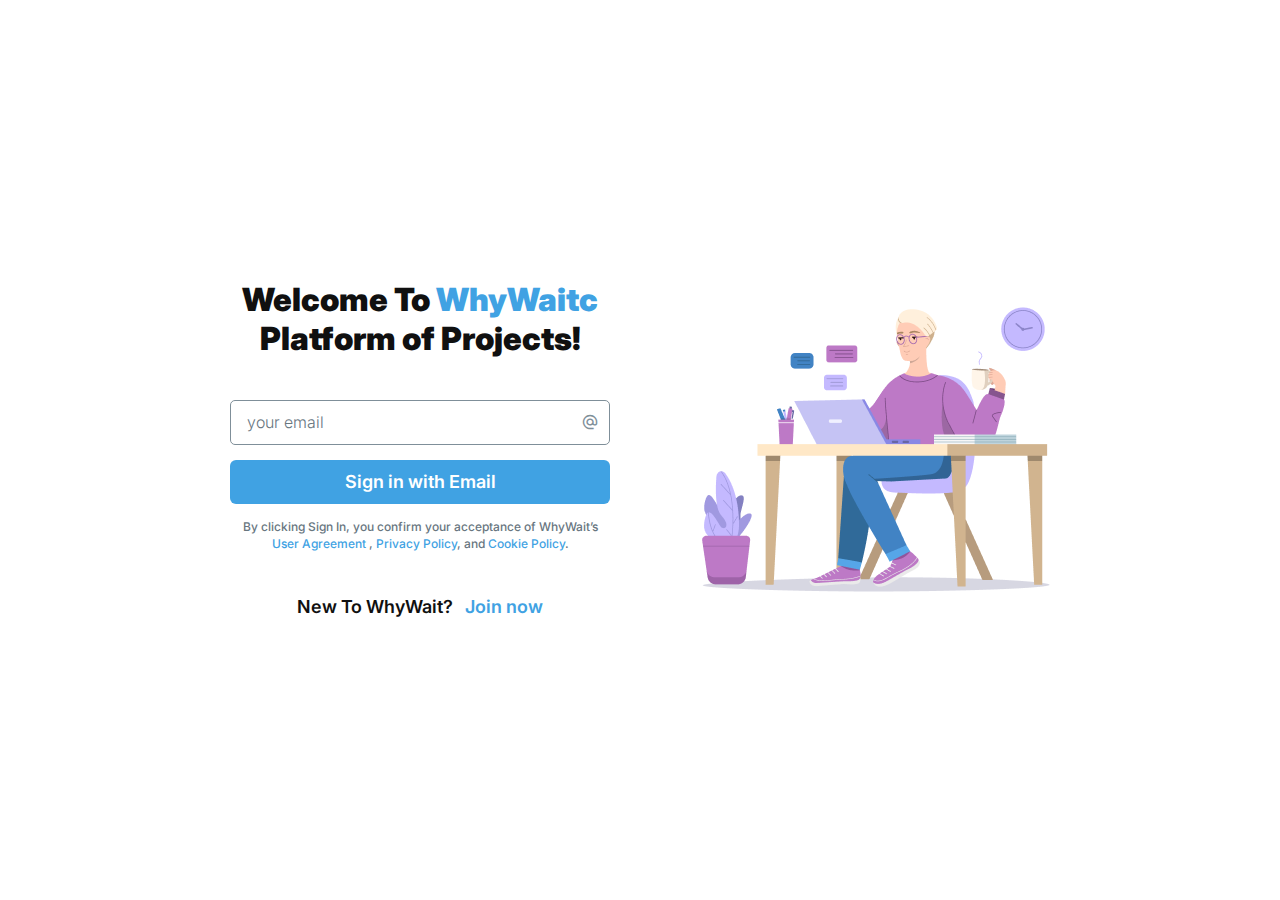
==== login.html @ 3fb7b797 "project join login pages" ====
<!DOCTYPE html>
<html lang="en">

<head>
  <meta charset="UTF-8" />
  <meta http-equiv="X-UA-Compatible" content="IE=edge" />
  <meta name="viewport" content="width=device-width, initial-scale=1.0" />
  <link rel="icon" href="./images/favicon.svg" />
  <title>WhyWait | Meet up here</title>
  <link rel="preconnect" href="https://fonts.googleapis.com" />
  <link rel="preconnect" href="https://fonts.gstatic.com" crossorigin />
  <link href="https://fonts.googleapis.com/css2?family=Inter:wght@100..900&display=swap" rel="stylesheet" />
  <link rel="stylesheet"
    href="https://fonts.googleapis.com/css2?family=Material+Symbols+Outlined:opsz,wght,FILL,GRAD@24,400,0,0" />
  <link rel="stylesheet" href="css/main.css" />
</head>

<body>
  <!-- #main -->
  <section class="login">
    <div class="container">
      <div class="login__inner">
        <div class="login__inner-row">
          <div class="login__content">
            <h3>
              Welcome To <span>WhyWaitc</span>
              Platform of Projects!
            </h3>
            <div class="login__content-group">
              <div class="input input--border">
                <button class="input__icon-right">
                  <span class="material-symbols-outlined">
                    alternate_email
                  </span>
                </button>
                <input type="email" id="email" placeholder="your email">
              </div>
              <button class="button button--main-primary">
                <span>
                  Sign in with Email
                </span>
              </button>
              <p>
                By clicking Sign In, you confirm your acceptance of WhyWait’s <a href="#">User Agreement</a> , <a
                  href="#">Privacy
                  Policy</a>, and <a href="#"> Cookie
                  Policy</a>.
              </p>
            </div>
            <div class="login__content-box">
              <span>
                New To WhyWait?
              </span>
              <a href="#">Join now</a>
            </div>
          </div>
          <div class="login__image">
            <img src="/images/login.png" alt="login">
          </div>
        </div>
      </div>
    </div>
  </section>
  <!-- #main end -->
</body>

</html>
---- css/main.css ----
/* Typography */
h1 {
  font-size: 48px;
}

h2 {
  font-size: 48px;
}

h3 {
  font-size: 32px;
}

h4 {
  font-size: 22px;
}
h4._lg {
  font-size: 24px;
}

h5 {
  font-size: 20px;
}

h6 {
  font-size: 18px;
}

h1,
h2,
h3,
h4,
h5,
h6 {
  color: #101010;
  font-family: "Inter", sans-serif;
  font-weight: 700;
  line-height: 1.2em;
}

p {
  font-size: 16px;
  line-height: 1.8em;
}
p.lg {
  font-size: 18px;
}

:root {
  height: 100%;
}

html {
  height: 100%;
  scroll-behavior: smooth;
}

* {
  margin: 0px;
  padding: 0px;
  border: none;
  outline: none;
  -webkit-box-sizing: border-box;
          box-sizing: border-box;
}

button {
  cursor: pointer;
  outline: none;
  background: transparent;
}
button:focus {
  outline: none;
}

input::-webkit-outer-spin-button,
input::-webkit-inner-spin-button {
  -webkit-appearance: none;
  margin: 0;
}

/* width */
::-webkit-scrollbar {
  width: 8px;
}

/* Track */
::-webkit-scrollbar-track {
  background: #fff;
}

/* Handle */
::-webkit-scrollbar-thumb {
  background: rgba(0, 0, 0, 0.2);
  border-radius: 10px;
}

/* Handle on hover */
::-webkit-scrollbar-thumb:hover {
  background: rgba(0, 0, 0, 0.3);
}

body {
  height: 100%;
  cursor: default;
  font-family: "Inter", sans-serif, sans-serif;
  font-size: 14px;
  color: #101010;
  line-height: 1.7em;
  font-weight: 400;
  -webkit-font-smoothing: antialiased;
  -moz-font-smoothing: antialiased;
  background: #EEF5FA;
}

body.active {
  overflow: hidden;
}

a {
  cursor: pointer;
  text-decoration: none;
  color: #000;
}

ul,
li {
  list-style: none;
  padding: 0px;
  margin: 0px;
}

img,
svg {
  pointer-events: none;
}

.input {
  position: relative;
  display: -webkit-box;
  display: -ms-flexbox;
  display: flex;
  width: 100%;
  font-size: 16px;
}
.input input,
.input textarea,
.input .input__selected {
  padding: 0.5em 0.65em;
  border-radius: 5px;
  width: 100%;
  background-color: #fff;
  border: 1px solid #CEDCE5;
  resize: none;
  -webkit-transition: 0.3s ease-out;
  transition: 0.3s ease-out;
  color: #68767F;
  font-family: "Inter", sans-serif;
  font-style: normal;
  font-weight: 500;
  font-size: inherit;
  line-height: 1;
}
.input input::-webkit-input-placeholder, .input textarea::-webkit-input-placeholder, .input .input__selected::-webkit-input-placeholder {
  color: #68767F;
  -webkit-transition: 0.13s ease-out;
  transition: 0.13s ease-out;
  font-weight: 300;
}
.input input::-moz-placeholder, .input textarea::-moz-placeholder, .input .input__selected::-moz-placeholder {
  color: #68767F;
  -moz-transition: 0.13s ease-out;
  transition: 0.13s ease-out;
  font-weight: 300;
}
.input input:-ms-input-placeholder, .input textarea:-ms-input-placeholder, .input .input__selected:-ms-input-placeholder {
  color: #68767F;
  -ms-transition: 0.13s ease-out;
  transition: 0.13s ease-out;
  font-weight: 300;
}
.input input::-ms-input-placeholder, .input textarea::-ms-input-placeholder, .input .input__selected::-ms-input-placeholder {
  color: #68767F;
  -ms-transition: 0.13s ease-out;
  transition: 0.13s ease-out;
  font-weight: 300;
}
.input input::placeholder,
.input textarea::placeholder,
.input .input__selected::placeholder {
  color: #68767F;
  -webkit-transition: 0.13s ease-out;
  transition: 0.13s ease-out;
  font-weight: 300;
}
.input input:focus,
.input textarea:focus {
  color: #3B454C;
  border-color: #68767F;
}
.input input:focus::-webkit-input-placeholder, .input textarea:focus::-webkit-input-placeholder {
  color: #B2C2CC;
}
.input input:focus::-moz-placeholder, .input textarea:focus::-moz-placeholder {
  color: #B2C2CC;
}
.input input:focus:-ms-input-placeholder, .input textarea:focus:-ms-input-placeholder {
  color: #B2C2CC;
}
.input input:focus::-ms-input-placeholder, .input textarea:focus::-ms-input-placeholder {
  color: #B2C2CC;
}
.input input:focus::placeholder,
.input textarea:focus::placeholder {
  color: #B2C2CC;
}
.input__icon-right {
  position: absolute;
  top: 1px;
  right: 1px;
  height: calc(100% - 2px);
  padding: 0.75em;
  display: -webkit-box;
  display: -ms-flexbox;
  display: flex;
  -webkit-box-align: center;
      -ms-flex-align: center;
          align-items: center;
  -webkit-box-pack: center;
      -ms-flex-pack: center;
          justify-content: center;
  border-left: 1px solid #E9F6FF;
  color: #68767F;
  -webkit-transition: 0.2s ease-out;
  transition: 0.2s ease-out;
  border-radius: 0 5px 5px 0;
}
.input__icon-right .icon {
  font-size: 1.5em;
  -webkit-transition: 0.2s ease-in;
  transition: 0.2s ease-in;
}
.input__icon-right:hover {
  color: #40A2E3;
  background: #F3FAFF;
}
.input__icon-right:active {
  color: #262E33;
  background: #E9F6FF;
}
.input__icon-right ~ input, .input__icon-right ~ textarea {
  padding-right: 2.5em;
}
.input--border input,
.input--border textarea,
.input--border .input__selected {
  border: 1px solid #7F8F99;
}
.input--border input:focus,
.input--border textarea:focus {
  border-color: #684747;
}
.input--select {
  position: relative;
}
.input--select .input__selected {
  padding: 0.52em 0.65em;
  cursor: pointer;
  position: relative;
}
.input--select .input__selected:after {
  content: "";
  border: solid #68767F;
  border-width: 0 1px 1px 0;
  display: inline-block;
  padding: 3.5px;
  position: absolute;
  right: 12px;
  top: 42%;
  -webkit-transform: translateY(-50%) rotate(45deg);
          transform: translateY(-50%) rotate(45deg);
  -webkit-transition: 0.3s ease;
  transition: 0.3s ease;
}
.input--select .input__dropdown {
  overflow: auto;
  position: absolute;
  width: 100%;
  left: 0;
  top: calc(100% + 7px);
  display: -webkit-box;
  display: -ms-flexbox;
  display: flex;
  -webkit-box-orient: vertical;
  -webkit-box-direction: normal;
      -ms-flex-direction: column;
          flex-direction: column;
  border: 1px solid #7F8F99;
  border-radius: 5px;
  max-height: 0;
  opacity: 0;
  pointer-events: none;
  -webkit-transition: 0.3s ease-in-out;
  transition: 0.3s ease-in-out;
  -webkit-box-shadow: 0 0 5px rgba(16, 16, 16, 0.1);
          box-shadow: 0 0 5px rgba(16, 16, 16, 0.1);
  background: #fff;
}
.input--select .input__dropdown::-webkit-scrollbar {
  display: none;
}
.input--select .input__dropdown-item {
  padding: 8px 10px;
  border-bottom: 1px solid #CEDCE5;
  cursor: pointer;
  -webkit-transition: 0.3s ease;
  transition: 0.3s ease;
}
.input--select .input__dropdown-item:hover {
  color: #40A2E3;
}
.input--select .input__dropdown-item:last-child {
  border: unset;
}
.input--select ._muted {
  color: #68767F;
  -webkit-transition: 0.13s ease-out;
  transition: 0.13s ease-out;
  font-weight: 300;
}
.input--select.active {
  z-index: 1;
}
.input--select.active .input__selected::after {
  top: 58%;
  -webkit-transform: translateY(-50%) rotate(225deg);
          transform: translateY(-50%) rotate(225deg);
}
.input--select.active .input__dropdown {
  max-height: 30vh;
  opacity: 1;
  pointer-events: all;
}
.input--password .input__icon-right {
  border-left: unset;
}
.input--password .input__icon-right .icon {
  font-size: 1.3em;
}
.input--password .input__icon-right span:nth-child(1) {
  display: none;
}
.input--password._visable .input__icon-right {
  border-left: unset;
}
.input--password._visable .input__icon-right span:nth-child(1) {
  display: -webkit-box;
  display: -ms-flexbox;
  display: flex;
}
.input--password._visable .input__icon-right span:nth-child(2) {
  display: none;
}
.input__outer {
  display: -webkit-box;
  display: -ms-flexbox;
  display: flex;
  -webkit-box-orient: vertical;
  -webkit-box-direction: normal;
      -ms-flex-direction: column;
          flex-direction: column;
  gap: 4px;
}
.input__outer label {
  font-size: 16px;
  color: #3B454C;
  font-weight: 500;
}

.button {
  cursor: pointer;
  display: -webkit-box;
  display: -ms-flexbox;
  display: flex;
  -webkit-box-align: center;
      -ms-flex-align: center;
          align-items: center;
  -webkit-box-pack: center;
      -ms-flex-pack: center;
          justify-content: center;
  padding: 0.6em 1em;
  border: 1px solid transparent;
  gap: 0.6em;
  border-radius: 6px;
  color: #101010;
  font-family: "Inter", sans-serif;
  font-style: normal;
  font-weight: 500;
  font-size: 18px;
  line-height: 1;
  -webkit-transition: all 0.3s ease;
  transition: all 0.3s ease;
}
.button--border-primary {
  border: 1px solid #40A2E3;
  color: #40A2E3;
  font-style: normal;
  font-weight: 500;
}
.button--border-primary .icon {
  font-size: 1.1;
}
.button--border-primary:hover {
  color: #fff;
  background: #40A2E3;
}
.button--border-primary:active {
  color: #fff;
  background: #40A2E3;
  opacity: 0.8;
}
.button--border-dark {
  border: 1px solid #B2C2CC;
  color: #68767F;
  font-style: normal;
  font-weight: 400;
}
.button--border-dark:hover {
  color: #3B454C;
  border-color: #684747;
}
.button--border-dark:active {
  color: #262E33;
  border-color: #262E33;
  background: #F3FAFF;
}
.button--main-primary {
  background-color: #40A2E3;
  color: #fff;
}

.logo {
  display: -webkit-inline-box;
  display: -ms-inline-flexbox;
  display: inline-flex;
  font-size: 20px;
  height: 1em;
}
.logo img {
  height: 100%;
  width: auto;
}

.ratioimage {
  position: relative;
  padding-bottom: 65%;
  width: 100%;
}
.ratioimage img {
  position: absolute;
  top: 0;
  left: 0;
  width: 100%;
  height: 100%;
  -o-object-fit: cover;
     object-fit: cover;
  border-radius: inherit;
}
.ratioimage--contain img {
  -o-object-fit: contain;
     object-fit: contain;
}

.noBreak {
  white-space: nowrap;
}

.userinfo {
  display: -webkit-box;
  display: -ms-flexbox;
  display: flex;
  -webkit-box-align: center;
      -ms-flex-align: center;
          align-items: center;
  gap: 10px;
}
.userinfo__info {
  display: -webkit-box;
  display: -ms-flexbox;
  display: flex;
  -webkit-box-orient: vertical;
  -webkit-box-direction: normal;
      -ms-flex-direction: column;
          flex-direction: column;
  gap: 5px;
}
.userinfo__info strong {
  color: #3B454C;
  font-style: normal;
  font-weight: 400;
  font-size: 14px;
  line-height: 1;
}
.userinfo__info small {
  color: #40A2E3;
  font-style: normal;
  font-weight: 400;
  font-size: 12px;
  line-height: 1;
}

.avatar {
  display: -webkit-box;
  display: -ms-flexbox;
  display: flex;
  font-size: 20px;
  width: 2.25em;
  height: 2.25em;
  border-radius: 50%;
  overflow: hidden;
}
.avatar img {
  width: 100%;
  height: 100%;
  -o-object-fit: cover;
     object-fit: cover;
}

.icon {
  font-size: inherit;
  color: inherit;
}

.iconButton {
  display: -webkit-box;
  display: -ms-flexbox;
  display: flex;
  -webkit-box-align: center;
      -ms-flex-align: center;
          align-items: center;
  -webkit-box-pack: center;
      -ms-flex-pack: center;
          justify-content: center;
  width: 2em;
  height: 2em;
  border: 1px solid #E9F6FF;
  border-radius: 50%;
  -webkit-transition: 0.3s ease-out;
  transition: 0.3s ease-out;
  color: #7F8F99;
  font-size: 16px;
}
.iconButton:hover {
  color: #3B454C;
  border-color: #7F8F99;
}
.iconButton:active {
  color: #40A2E3;
  border-color: #40A2E3;
  background: #F3FAFF;
}

.main {
  display: -webkit-box;
  display: -ms-flexbox;
  display: flex;
  -webkit-box-orient: vertical;
  -webkit-box-direction: normal;
      -ms-flex-direction: column;
          flex-direction: column;
  overflow: hidden;
  padding-top: 100px;
  padding-bottom: 30px;
}
.main__inner {
  display: -webkit-box;
  display: -ms-flexbox;
  display: flex;
  width: 100%;
  min-height: calc(100vh - 160px);
  padding: 40px 30px;
  border-radius: 8px;
  background: #fff;
  -webkit-box-shadow: 0px 1px 4px rgba(0, 0, 0, 0.12);
          box-shadow: 0px 1px 4px rgba(0, 0, 0, 0.12);
}

.container {
  max-width: 1340px;
  margin: 0 auto;
  padding: 0 60px;
  width: 100%;
}

@-webkit-keyframes sticky {
  from {
    -webkit-transform: translateY(-120%);
            transform: translateY(-120%);
  }
  to {
    -webkit-transform: translateY(0%);
            transform: translateY(0%);
  }
}

@keyframes sticky {
  from {
    -webkit-transform: translateY(-120%);
            transform: translateY(-120%);
  }
  to {
    -webkit-transform: translateY(0%);
            transform: translateY(0%);
  }
}
.header {
  position: absolute;
  top: 15px;
  width: 100%;
  z-index: 1;
  -webkit-transition: 0.2s ease-out;
  transition: 0.2s ease-out;
  -webkit-transition-property: opacity, padding, -webkit-transform;
  transition-property: opacity, padding, -webkit-transform;
  transition-property: opacity, transform, padding;
  transition-property: opacity, transform, padding, -webkit-transform;
}
.header__inner {
  position: relative;
  z-index: 2;
  display: -webkit-box;
  display: -ms-flexbox;
  display: flex;
  -webkit-box-align: center;
      -ms-flex-align: center;
          align-items: center;
  gap: 20px;
  padding: 8px 30px;
  min-height: 60px;
  background: #fff;
  -webkit-box-shadow: 0px 1px 4px rgba(0, 0, 0, 0.12);
          box-shadow: 0px 1px 4px rgba(0, 0, 0, 0.12);
  border-radius: 8px;
}
.header__inner-search {
  display: -webkit-box;
  display: -ms-flexbox;
  display: flex;
  -webkit-box-align: center;
      -ms-flex-align: center;
          align-items: center;
  gap: 15px;
}
.header__inner-search .input {
  max-width: 275px;
}
.header__inner-actions {
  display: -webkit-box;
  display: -ms-flexbox;
  display: flex;
  -webkit-box-align: center;
      -ms-flex-align: center;
          align-items: center;
  margin-left: auto;
  gap: 10px;
}
.header__inner-actions .button--border-primary {
  font-size: 16px;
}
.header__inner-actions .button--main-primary {
  font-size: 16px;
}
.header__inner .burger {
  display: none;
}
.header.sticky {
  position: fixed;
  top: 5px;
  -webkit-animation: 0.3s sticky linear;
          animation: 0.3s sticky linear;
  -webkit-transition-duration: 0.5s;
          transition-duration: 0.5s;
}

.nav {
  -webkit-box-flex: 1;
      -ms-flex-positive: 1;
          flex-grow: 1;
}
.nav__inner {
  display: -webkit-box;
  display: -ms-flexbox;
  display: flex;
  -webkit-box-align: center;
      -ms-flex-align: center;
          align-items: center;
  gap: inherit;
}
.nav__item {
  display: -webkit-box;
  display: -ms-flexbox;
  display: flex;
}
.nav__item-text {
  display: none;
}

.burger {
  cursor: pointer;
  display: block;
  position: relative;
  font-size: 10px;
  width: 2.6em;
  height: 2em;
  color: #68767F;
  background: transparent;
  -webkit-transition: 0.2s ease;
  transition: 0.2s ease;
  margin-left: auto;
}
.burger span, .burger::after, .burger::before {
  position: absolute;
  left: 50%;
  width: 100%;
  height: 3px;
  background-color: currentColor;
  -webkit-transition: all 0.3s ease;
  transition: all 0.3s ease;
}
.burger span {
  top: 50%;
  -webkit-transform: translate(-50%, -50%);
          transform: translate(-50%, -50%);
}
.burger::before {
  content: "";
  top: 0;
  -webkit-transform: translateX(-50%);
          transform: translateX(-50%);
}
.burger::after {
  content: "";
  bottom: 0;
  -webkit-transform: translateX(-50%);
          transform: translateX(-50%);
}
.burger:hover {
  opacity: 0.8;
}
.burger.active {
  color: #40A2E3;
}
.burger.active::before {
  top: 50%;
  -webkit-transform: translate(-50%, -50%) rotate(45deg);
          transform: translate(-50%, -50%) rotate(45deg);
}
.burger.active::after {
  bottom: 50%;
  -webkit-transform: translate(-50%, 50%) rotate(-45deg);
          transform: translate(-50%, 50%) rotate(-45deg);
}
.burger.active span {
  width: 0;
  opacity: 0;
  -webkit-transition: 0.2s ease;
  transition: 0.2s ease;
}

.welcome {
  margin: auto;
  padding: 15px 0;
  display: -webkit-box;
  display: -ms-flexbox;
  display: flex;
  -webkit-box-align: center;
      -ms-flex-align: center;
          align-items: center;
  -webkit-box-orient: vertical;
  -webkit-box-direction: normal;
      -ms-flex-direction: column;
          flex-direction: column;
  gap: 30px;
  text-align: center;
}
.welcome p {
  width: 100%;
  max-width: 825px;
  color: #222;
  font-style: normal;
  font-weight: 300;
  line-height: 1.6;
}
.welcome__row {
  display: -webkit-box;
  display: -ms-flexbox;
  display: flex;
  -ms-flex-wrap: wrap;
      flex-wrap: wrap;
  gap: 15px 10px;
  width: 100%;
  max-width: 630px;
}
.welcome__row .button {
  -webkit-box-flex: 1;
      -ms-flex-positive: 1;
          flex-grow: 1;
  -webkit-box-pack: start;
      -ms-flex-pack: start;
          justify-content: flex-start;
}
.welcome__row .button._xlg {
  -webkit-box-pack: center;
      -ms-flex-pack: center;
          justify-content: center;
  -ms-flex-preferred-size: 40%;
      flex-basis: 40%;
  font-size: 20px;
  min-height: 4em;
}

.search {
  display: -webkit-box;
  display: -ms-flexbox;
  display: flex;
  -webkit-box-orient: vertical;
  -webkit-box-direction: normal;
      -ms-flex-direction: column;
          flex-direction: column;
  gap: 15px;
  width: 100%;
}
.search__form {
  display: -webkit-box;
  display: -ms-flexbox;
  display: flex;
  -webkit-box-orient: vertical;
  -webkit-box-direction: normal;
      -ms-flex-direction: column;
          flex-direction: column;
  gap: 15px;
}
.search__form h3 {
  margin-bottom: 0.5em;
}
.search__form-item {
  display: -webkit-box;
  display: -ms-flexbox;
  display: flex;
  -webkit-box-align: center;
      -ms-flex-align: center;
          align-items: center;
  gap: 10px;
}
.search__form-item .input,
.search__form-item .button {
  width: 100%;
  max-width: 270px;
}
.search__form-item label {
  font-style: normal;
  font-weight: 500;
  font-size: 18px;
  line-height: 1.2;
  color: #3B454C;
  white-space: nowrap;
}
.search__results-seperator {
  display: -webkit-box;
  display: -ms-flexbox;
  display: flex;
  -webkit-box-pack: end;
      -ms-flex-pack: end;
          justify-content: flex-end;
  border-bottom: 1px solid #F3FAFF;
  font-size: 16px;
  padding: 0.5em 0;
}
.search__results-seperator span {
  color: #B2C2CC;
  font-family: "Inter";
  font-style: normal;
  font-weight: 400;
  line-height: 1;
}
.search__results-grid {
  display: -ms-grid;
  display: grid;
  grid-template-columns: repeat(auto-fit, minmax(min(100%, 15em), 1fr));
  padding: 25px 0;
  gap: 30px;
}
.searchItem {
  display: -webkit-box;
  display: -ms-flexbox;
  display: flex;
  -webkit-box-orient: vertical;
  -webkit-box-direction: normal;
      -ms-flex-direction: column;
          flex-direction: column;
  padding: 18px 14px;
  border: 1px solid #CEDCE5;
  border-radius: 6px;
}
.searchItem .ratioimage {
  position: relative;
  margin-bottom: 10px;
  background: #F3FAFF;
  border-radius: 5px;
}
.searchItem .ratioimage .icon {
  position: absolute;
  top: 50%;
  left: 50%;
  -webkit-transform: translate(-50%, -50%);
          transform: translate(-50%, -50%);
  font-size: 2.2em;
  color: #B2C2CC;
}
.searchItem > strong {
  font-style: normal;
  font-weight: 600;
  font-size: 18px;
  line-height: 110%;
  color: #3B454C;
}
.searchItem > span {
  font-style: normal;
  font-weight: 400;
  font-size: 16px;
  line-height: 110%;
  color: #7F8F99;
}

.join {
  display: -webkit-box;
  display: -ms-flexbox;
  display: flex;
  -webkit-box-orient: vertical;
  -webkit-box-direction: normal;
      -ms-flex-direction: column;
          flex-direction: column;
  gap: 32px;
  width: 100%;
}
.join__group {
  display: -webkit-box;
  display: -ms-flexbox;
  display: flex;
  -webkit-box-orient: vertical;
  -webkit-box-direction: normal;
      -ms-flex-direction: column;
          flex-direction: column;
  gap: 15px;
  width: 100%;
  max-width: 684px;
}
.join__group-row {
  display: -webkit-box;
  display: -ms-flexbox;
  display: flex;
  gap: 34px;
  width: 100%;
}
.join .input__outer {
  -webkit-box-flex: 1;
      -ms-flex: 1;
          flex: 1;
  max-width: 325px;
}
.join .input__outer._lg {
  max-width: unset;
}
.join .input textarea {
  min-height: 124px;
}
.join .button {
  -webkit-box-flex: 1;
      -ms-flex: 1;
          flex: 1;
  max-width: 325px;
  padding: 0.7em 1em;
}
.join h3 {
  color: #3B454C;
  font-weight: 900;
}
.join h4 {
  font-weight: 600;
  color: #3B454C;
}

.login {
  min-height: 100vh;
  background: #fff;
  display: -webkit-box;
  display: -ms-flexbox;
  display: flex;
  -webkit-box-orient: vertical;
  -webkit-box-direction: normal;
      -ms-flex-direction: column;
          flex-direction: column;
  padding: 60px 0;
}
.login__inner {
  margin: auto 0;
}
.login__inner-row {
  display: -webkit-box;
  display: -ms-flexbox;
  display: flex;
  -webkit-box-align: center;
      -ms-flex-align: center;
          align-items: center;
  gap: 40px;
  -webkit-box-pack: justify;
      -ms-flex-pack: justify;
          justify-content: space-between;
}
.login__content {
  width: calc(50% - 20px);
  max-width: 380px;
  display: -webkit-box;
  display: -ms-flexbox;
  display: flex;
  -webkit-box-orient: vertical;
  -webkit-box-direction: normal;
      -ms-flex-direction: column;
          flex-direction: column;
  -webkit-box-align: center;
      -ms-flex-align: center;
          align-items: center;
  text-align: center;
  gap: 42px;
}
.login__content-group {
  display: -webkit-box;
  display: -ms-flexbox;
  display: flex;
  -webkit-box-orient: vertical;
  -webkit-box-direction: normal;
      -ms-flex-direction: column;
          flex-direction: column;
  gap: 15px;
}
.login__content-box {
  display: -webkit-box;
  display: -ms-flexbox;
  display: flex;
  -ms-flex-wrap: wrap;
      flex-wrap: wrap;
  -webkit-box-align: center;
      -ms-flex-align: center;
          align-items: center;
  -webkit-box-pack: center;
      -ms-flex-pack: center;
          justify-content: center;
  gap: 12px;
  font-size: 18px;
  font-weight: 600;
}
.login__image {
  max-width: 348px;
  width: calc(50% - 20px);
  display: -webkit-box;
  display: -ms-flexbox;
  display: flex;
  -webkit-box-align: center;
      -ms-flex-align: center;
          align-items: center;
  -webkit-box-pack: center;
      -ms-flex-pack: center;
          justify-content: center;
}
.login__image img {
  width: 100%;
  -o-object-fit: cover;
     object-fit: cover;
}
.login p {
  color: #68767F;
  font-size: 12px;
  font-weight: 500;
  line-height: 1.4;
}
.login a {
  color: #40A2E3;
  -webkit-transition: 0.3s ease;
  transition: 0.3s ease;
}
.login a:hover {
  opacity: 0.7;
}
.login h3 {
  font-weight: 900;
}
.login h3 span {
  color: #40A2E3;
}
.login .input input {
  padding: 0.7em 2em 0.7em 1em;
}
.login .input__icon-right {
  border-left: unset;
  pointer-events: none;
  color: #7F8F99;
}
.login .input__icon-right .material-symbols-outlined {
  font-size: 18px;
}
.login .button {
  font-weight: 600;
  padding: 0.68em 1em;
}
.login .container {
  display: -webkit-box;
  display: -ms-flexbox;
  display: flex;
  -webkit-box-orient: vertical;
  -webkit-box-direction: normal;
      -ms-flex-direction: column;
          flex-direction: column;
  -webkit-box-flex: 1;
      -ms-flex: 1;
          flex: 1;
  max-width: 940px;
}

@media (max-width: 1280px) {
  h1 {
    font-size: 42px;
  }
  h2 {
    font-size: 42px;
  }
}
@media (max-width: 1160px) {
  .container {
    padding: 0 40px;
  }
  h1 {
    font-size: 38px;
  }
  h2 {
    font-size: 38px;
  }
  h3 {
    font-size: 28px;
  }
  p.lg {
    font-size: 16px;
  }
  .button {
    font-size: 16px;
  }
  .header__inner-search .input {
    font-size: 14px;
  }
  .header__inner .logo {
    font-size: 18px;
  }
  .header__inner-actions {
    gap: 8px;
  }
  .header__inner-actions .button--border-primary {
    font-size: 14px;
  }
  .header__inner-actions .button--main-primary {
    font-size: 14px;
  }
  .login .container {
    max-width: 900px;
  }
}
@media (max-width: 1025px) {
  .container {
    padding: 0 30px;
  }
  .button {
    font-size: 14px;
  }
  .input {
    font-size: 14px;
  }
  .main__inner {
    padding: 35px 25px;
  }
  .header__inner {
    padding: 8px 25px;
  }
  .header__inner .burger {
    display: block;
    z-index: 2;
  }
  .nav {
    position: fixed;
    top: 0;
    left: 0;
    width: 100%;
    height: 100%;
    background: rgba(16, 16, 16, 0.4);
    -webkit-backdrop-filter: blur(4px);
            backdrop-filter: blur(4px);
    -webkit-box-shadow: 0 4px 4px rgba(0, 0, 0, 0.3);
            box-shadow: 0 4px 4px rgba(0, 0, 0, 0.3);
    -webkit-transform: translateX(-100%);
            transform: translateX(-100%);
    opacity: 0;
    -webkit-transition: all 0s ease 0.3s, opacity 0.4s ease-out;
    transition: all 0s ease 0.3s, opacity 0.4s ease-out;
  }
  .nav__inner {
    position: absolute;
    top: 0;
    right: 100%;
    height: 100%;
    width: 60%;
    max-width: 280px;
    gap: 8px;
    -webkit-box-orient: vertical;
    -webkit-box-direction: normal;
        -ms-flex-direction: column;
            flex-direction: column;
    -webkit-box-align: stretch;
        -ms-flex-align: stretch;
            align-items: stretch;
    padding: 30px 20px;
    background: #fff;
    opacity: 0;
    -webkit-transform: translate(0);
            transform: translate(0);
    -webkit-transition: 0.2s ease-out;
    transition: 0.2s ease-out;
  }
  .nav__inner .userinfo {
    -webkit-box-ordinal-group: 0;
        -ms-flex-order: -1;
            order: -1;
  }
  .nav__inner .input {
    margin: 15px 0;
  }
  .nav__inner .header__inner-search {
    display: contents;
  }
  .nav__inner .header__inner-actions {
    display: contents;
  }
  .nav__item {
    display: -webkit-box;
    display: -ms-flexbox;
    display: flex;
    -webkit-box-align: center;
        -ms-flex-align: center;
            align-items: center;
    gap: 0.8em;
    color: #68767F;
    padding: 5px 0;
    font-size: 14px;
    -webkit-transition: 0.2s ease-in;
    transition: 0.2s ease-in;
  }
  .nav__item-text {
    display: inline-block;
    font-weight: 600;
    color: inherit;
  }
  .nav__item .iconButton {
    font-size: 1.2em;
    color: inherit;
    border: unset;
    width: unset;
    height: unset;
  }
  .nav__item._pro {
    color: #3B454C;
    -webkit-box-pack: justify;
        -ms-flex-pack: justify;
            justify-content: space-between;
  }
  .nav__item:hover {
    color: #3B454C;
  }
  .nav__item:active {
    color: #40A2E3;
  }
  .nav.active {
    -webkit-transform: translateX(0%);
            transform: translateX(0%);
    opacity: 1;
    -webkit-transition: opacity 0.2s ease-out;
    transition: opacity 0.2s ease-out;
  }
  .nav.active .nav__inner {
    opacity: 1;
    -webkit-transform: translate(100%);
            transform: translate(100%);
  }
  .nav.active ~ .burger {
    color: #fff;
  }
  .welcome__row .button._xlg {
    font-size: 18px;
  }
}
@media (max-width: 940px) {
  .container {
    padding: 0 25px;
  }
  .join {
    gap: 24px;
  }
  .join__group-row {
    gap: 20px;
  }
  .login__content {
    gap: 30px;
  }
}
@media (max-width: 768px) {
  .container {
    padding: 0 15px;
  }
  h1 {
    font-size: 34px;
  }
  h2 {
    font-size: 34px;
  }
  h3 {
    font-size: 24px;
  }
  h4 {
    font-size: 20px;
  }
  h4._lg {
    font-size: 22px;
  }
  h5 {
    font-size: 18px;
  }
  p {
    font-size: 14px;
  }
  p.lg {
    font-size: 14px;
  }
  .main {
    padding-top: 70px;
  }
  .main__inner {
    padding: 30px 20px;
  }
  .header {
    top: 0;
  }
  .header__inner {
    padding: 8px 20px;
    min-height: 50px;
    border-radius: 0 0 6px 6px;
  }
  .header.sticky {
    top: 0;
  }
  .welcome__row {
    max-width: 380px;
  }
  .welcome__row .button {
    width: 100%;
  }
  .welcome__row .button._xlg {
    width: unset;
    font-size: 16px;
    min-height: 3.5em;
  }
  .login__inner-row {
    -webkit-box-orient: vertical;
    -webkit-box-direction: normal;
        -ms-flex-direction: column;
            flex-direction: column;
  }
  .login__image {
    -webkit-box-ordinal-group: 0;
        -ms-flex-order: -1;
            order: -1;
    width: 100%;
    max-width: 360px;
  }
  .login__content {
    width: 100%;
    max-width: 360px;
  }
}
@media (max-width: 580px) {
  ._hideMob {
    display: none;
  }
}
@media (max-width: 460px) {
  .join {
    gap: 20px;
  }
  .join__group-row {
    -webkit-box-orient: vertical;
    -webkit-box-direction: normal;
        -ms-flex-direction: column;
            flex-direction: column;
    gap: 15px;
    width: 100%;
  }
  .join .input__outer,
  .join .button {
    -webkit-box-flex: unset;
        -ms-flex: unset;
            flex: unset;
    width: 100%;
    max-width: unset;
  }
  .join h3 {
    font-weight: 700;
  }
}
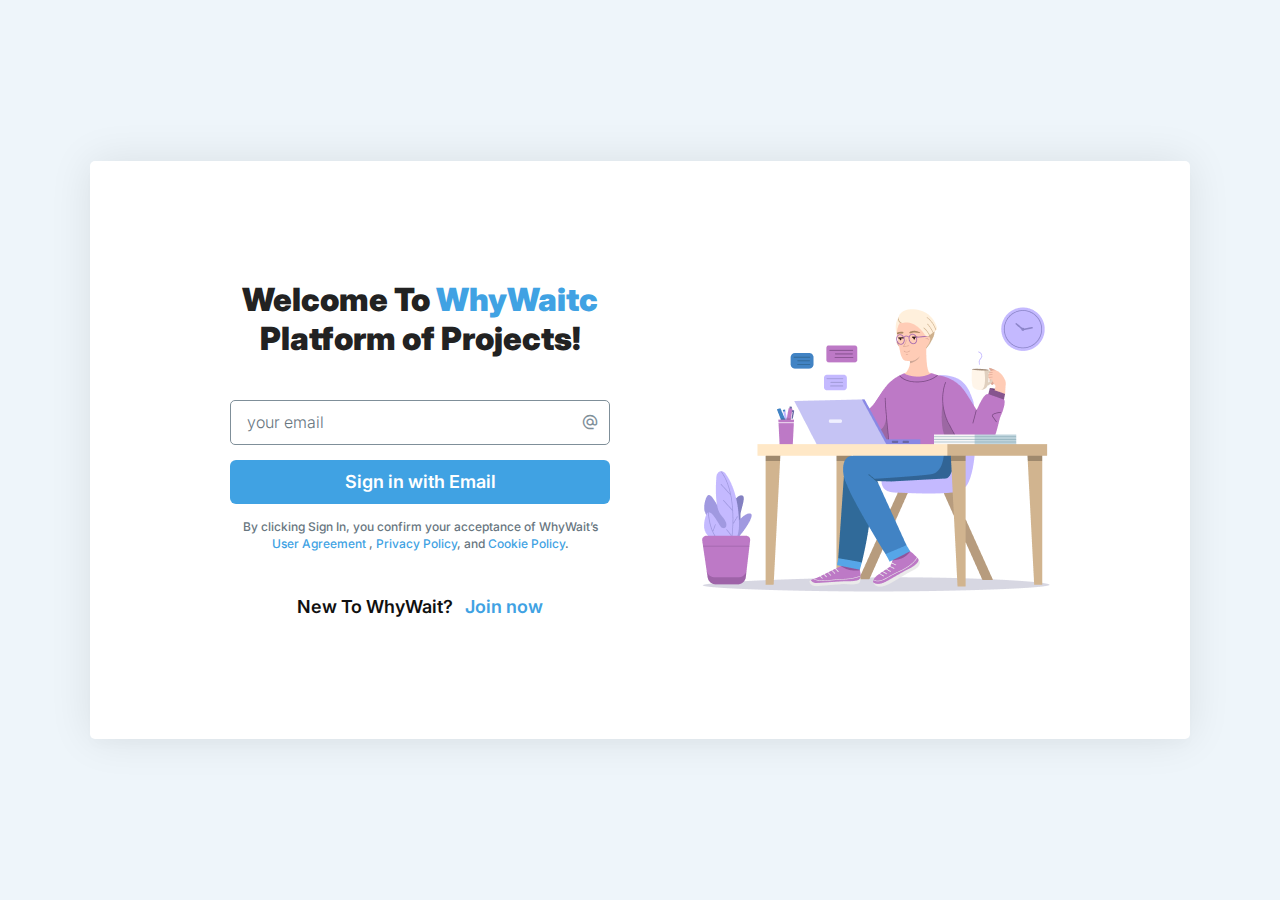
==== commit 98914dbc: "changes" ====
--- a/login.html
+++ b/login.html
@@ -23,8 +23,10 @@
         <div class="login__inner-row">
           <div class="login__content">
             <h3>
-              Welcome To <span>WhyWaitc</span>
-              Platform of Projects!
+              Welcome To <span class="text--primary">WhyWaitc</span>
+              Platform <span class="noBreak">
+                of Projects!
+              </span>
             </h3>
             <div class="login__content-group">
               <div class="input input--border">
--- a/css/main.css
+++ b/css/main.css
@@ -966,19 +966,25 @@
   -webkit-box-flex: 1;
       -ms-flex: 1;
           flex: 1;
-  max-width: 325px;
+  width: calc(50% - 16px);
 }
 .join .input__outer._lg {
-  max-width: unset;
+  width: 100%;
 }
 .join .input textarea {
   min-height: 124px;
 }
+.join .input input[type=date]::-webkit-calendar-picker-indicator {
+  opacity: 0.65;
+  cursor: pointer;
+  -webkit-transition: 0.3s ease;
+  transition: 0.3s ease;
+}
+.join .input input[type=date]::-webkit-calendar-picker-indicator:hover {
+  opacity: 1;
+}
 .join .button {
-  -webkit-box-flex: 1;
-      -ms-flex: 1;
-          flex: 1;
-  max-width: 325px;
+  width: calc(50% - 16px);
   padding: 0.7em 1em;
 }
 .join h3 {
@@ -992,7 +998,6 @@
 
 .login {
   min-height: 100vh;
-  background: #fff;
   display: -webkit-box;
   display: -ms-flexbox;
   display: flex;
@@ -1000,10 +1005,17 @@
   -webkit-box-direction: normal;
       -ms-flex-direction: column;
           flex-direction: column;
-  padding: 60px 0;
+  padding: 30px 0;
 }
 .login__inner {
-  margin: auto 0;
+  width: 100%;
+  max-width: 1100px;
+  padding: 120px 40px;
+  margin: auto;
+  background: #fff;
+  -webkit-box-shadow: 0px 8px 10.8px rgba(0, 0, 0, 0.01), 0px 0px 44.1px rgba(0, 0, 0, 0.09);
+          box-shadow: 0px 8px 10.8px rgba(0, 0, 0, 0.01), 0px 0px 44.1px rgba(0, 0, 0, 0.09);
+  border-radius: 5px;
 }
 .login__inner-row {
   display: -webkit-box;
@@ -1016,6 +1028,8 @@
   -webkit-box-pack: justify;
       -ms-flex-pack: justify;
           justify-content: space-between;
+  max-width: 820px;
+  margin: 0 auto;
 }
 .login__content {
   width: calc(50% - 20px);
@@ -1093,12 +1107,13 @@
 }
 .login h3 {
   font-weight: 900;
-}
-.login h3 span {
+  color: #222;
+}
+.login h3 .text--primary {
   color: #40A2E3;
 }
 .login .input input {
-  padding: 0.7em 2em 0.7em 1em;
+  padding: 0.7em 2.5em 0.7em 1em;
 }
 .login .input__icon-right {
   border-left: unset;
@@ -1123,7 +1138,6 @@
   -webkit-box-flex: 1;
       -ms-flex: 1;
           flex: 1;
-  max-width: 940px;
 }
 
 @media (max-width: 1280px) {
@@ -1167,9 +1181,6 @@
   }
   .header__inner-actions .button--main-primary {
     font-size: 14px;
-  }
-  .login .container {
-    max-width: 900px;
   }
 }
 @media (max-width: 1025px) {
@@ -1313,6 +1324,18 @@
   .join__group-row {
     gap: 20px;
   }
+  .join .input__outer {
+    width: calc(50% - 10px);
+  }
+  .join .input._lg {
+    width: 100%;
+  }
+  .join .button {
+    width: calc(50% - 10px);
+  }
+  .login__inner {
+    padding: 80px 30px;
+  }
   .login__content {
     gap: 30px;
   }
@@ -1372,6 +1395,12 @@
     width: unset;
     font-size: 16px;
     min-height: 3.5em;
+  }
+  .login {
+    padding: 15px 0;
+  }
+  .login__inner {
+    padding: 60px 30px;
   }
   .login__inner-row {
     -webkit-box-orient: vertical;
@@ -1419,4 +1448,7 @@
   .join h3 {
     font-weight: 700;
   }
+  .login__inner {
+    padding: 40px 20px;
+  }
 }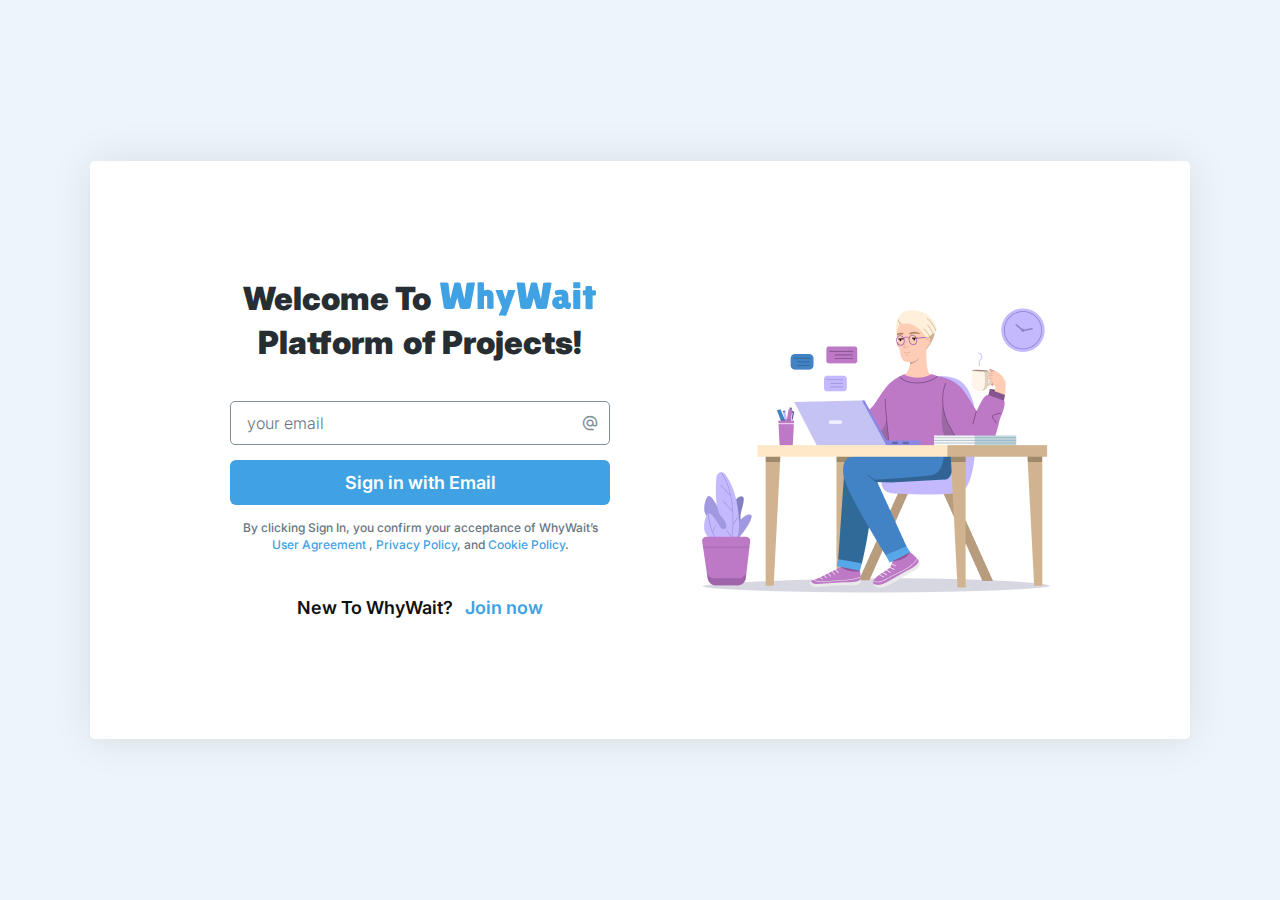
==== commit 9d3b474e: "add logo" ====
--- a/login.html
+++ b/login.html
@@ -22,12 +22,14 @@
       <div class="login__inner">
         <div class="login__inner-row">
           <div class="login__content">
-            <h3>
-              Welcome To <span class="text--primary">WhyWaitc</span>
-              Platform <span class="noBreak">
+            <div class="login__content-title">
+              <span>Welcome To</span>
+              <span class="logo"> <img src="./images/logo.svg" alt="WhyWait" /></span>
+              <span>Platform</span>
+              <span class="noBreak">
                 of Projects!
               </span>
-            </h3>
+            </div>
             <div class="login__content-group">
               <div class="input input--border">
                 <button class="input__icon-right">
--- a/css/main.css
+++ b/css/main.css
@@ -1072,6 +1072,28 @@
   gap: 12px;
   font-size: 18px;
   font-weight: 600;
+}
+.login__content-title {
+  font-size: 32px;
+  font-weight: 900;
+  line-height: 1;
+  color: #262E33;
+  display: -webkit-box;
+  display: -ms-flexbox;
+  display: flex;
+  -ms-flex-wrap: wrap;
+      flex-wrap: wrap;
+  -webkit-box-align: center;
+      -ms-flex-align: center;
+          align-items: center;
+  -webkit-box-pack: center;
+      -ms-flex-pack: center;
+          justify-content: center;
+  gap: 0.3em;
+}
+.login__content-title .logo {
+  font-size: inherit;
+  height: 1.15em;
 }
 .login__image {
   max-width: 348px;
@@ -1339,6 +1361,9 @@
   .login__content {
     gap: 30px;
   }
+  .login__content-title {
+    font-size: 30px;
+  }
 }
 @media (max-width: 768px) {
   .container {
@@ -1401,12 +1426,22 @@
   }
   .login__inner {
     padding: 60px 30px;
+    display: -webkit-box;
+    display: -ms-flexbox;
+    display: flex;
+    -webkit-box-flex: 1;
+        -ms-flex-positive: 1;
+            flex-grow: 1;
   }
   .login__inner-row {
     -webkit-box-orient: vertical;
     -webkit-box-direction: normal;
         -ms-flex-direction: column;
             flex-direction: column;
+    -webkit-box-pack: space-evenly;
+        -ms-flex-pack: space-evenly;
+            justify-content: space-evenly;
+    gap: 30px;
   }
   .login__image {
     -webkit-box-ordinal-group: 0;
@@ -1418,6 +1453,10 @@
   .login__content {
     width: 100%;
     max-width: 360px;
+    gap: 25px;
+  }
+  .login__content-title {
+    font-size: 28px;
   }
 }
 @media (max-width: 580px) {
@@ -1451,4 +1490,7 @@
   .login__inner {
     padding: 40px 20px;
   }
+  .login__content-title {
+    font-size: 26px;
+  }
 }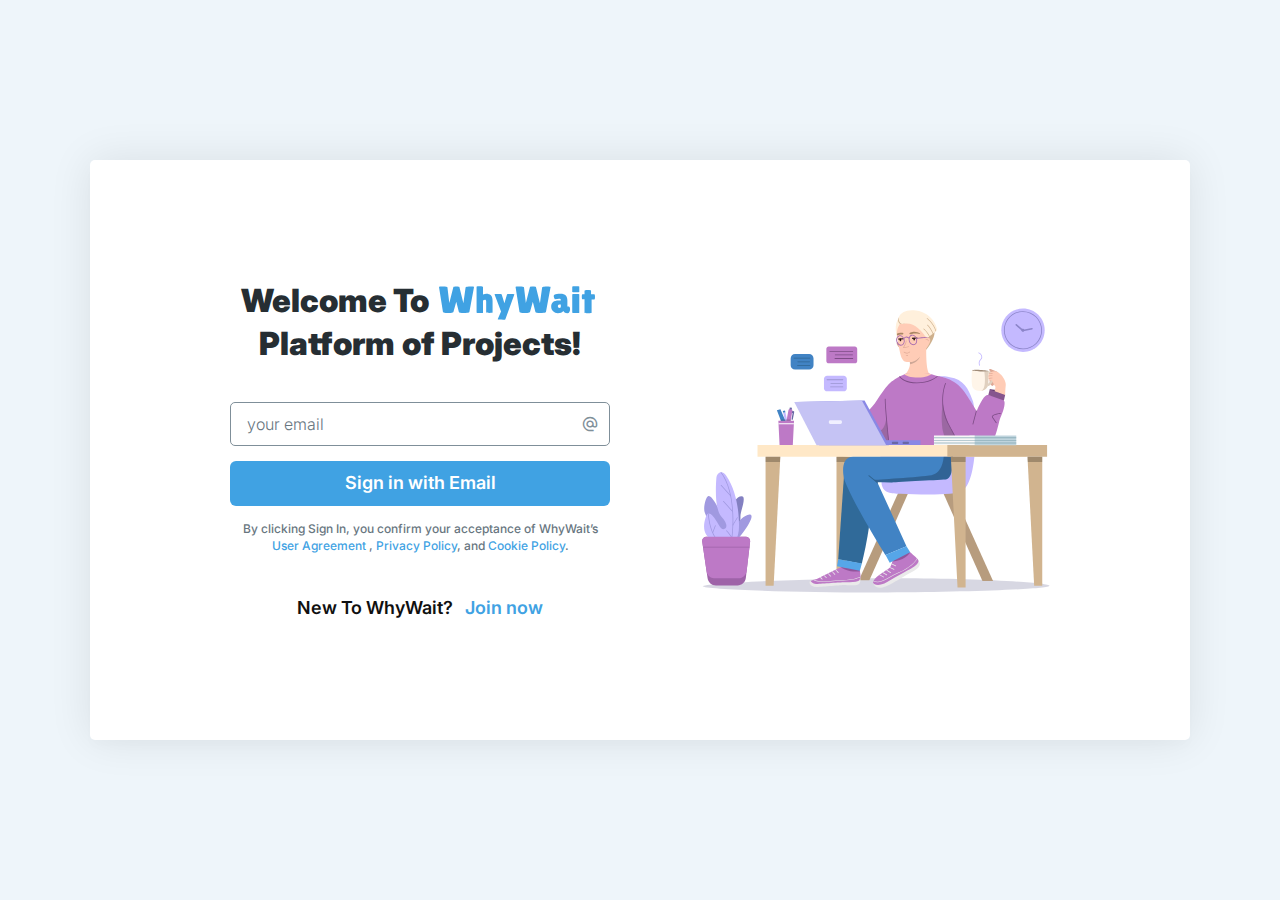
==== commit c7eca557: "login image change" ====
--- a/login.html
+++ b/login.html
@@ -59,7 +59,7 @@
             </div>
           </div>
           <div class="login__image">
-            <img src="/images/login.png" alt="login">
+            <img src="/images/login-hero.svg" alt="login">
           </div>
         </div>
       </div>
--- a/css/main.css
+++ b/css/main.css
@@ -1089,11 +1089,12 @@
   -webkit-box-pack: center;
       -ms-flex-pack: center;
           justify-content: center;
-  gap: 0.3em;
+  gap: 0.2em 0.2em;
 }
 .login__content-title .logo {
   font-size: inherit;
   height: 1.15em;
+  margin: 0.15em 0.1em 0;
 }
 .login__image {
   max-width: 348px;
